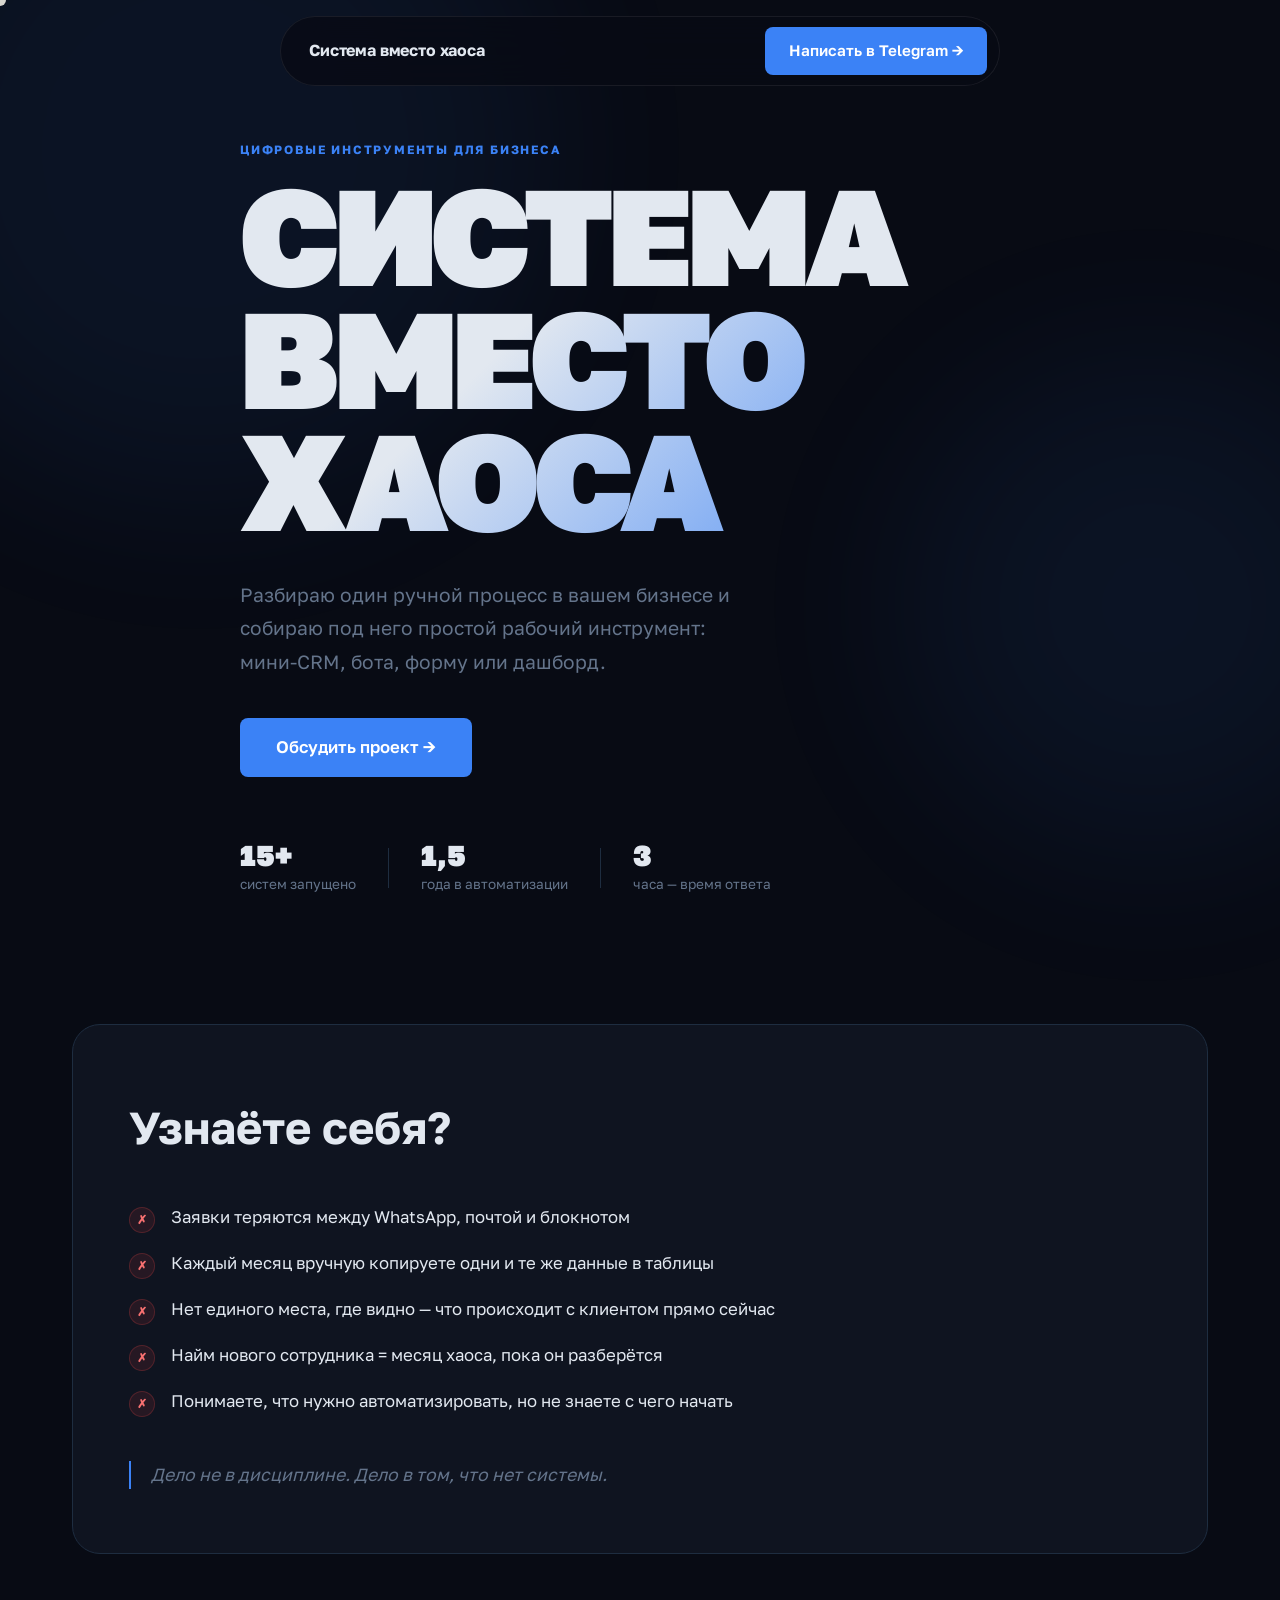
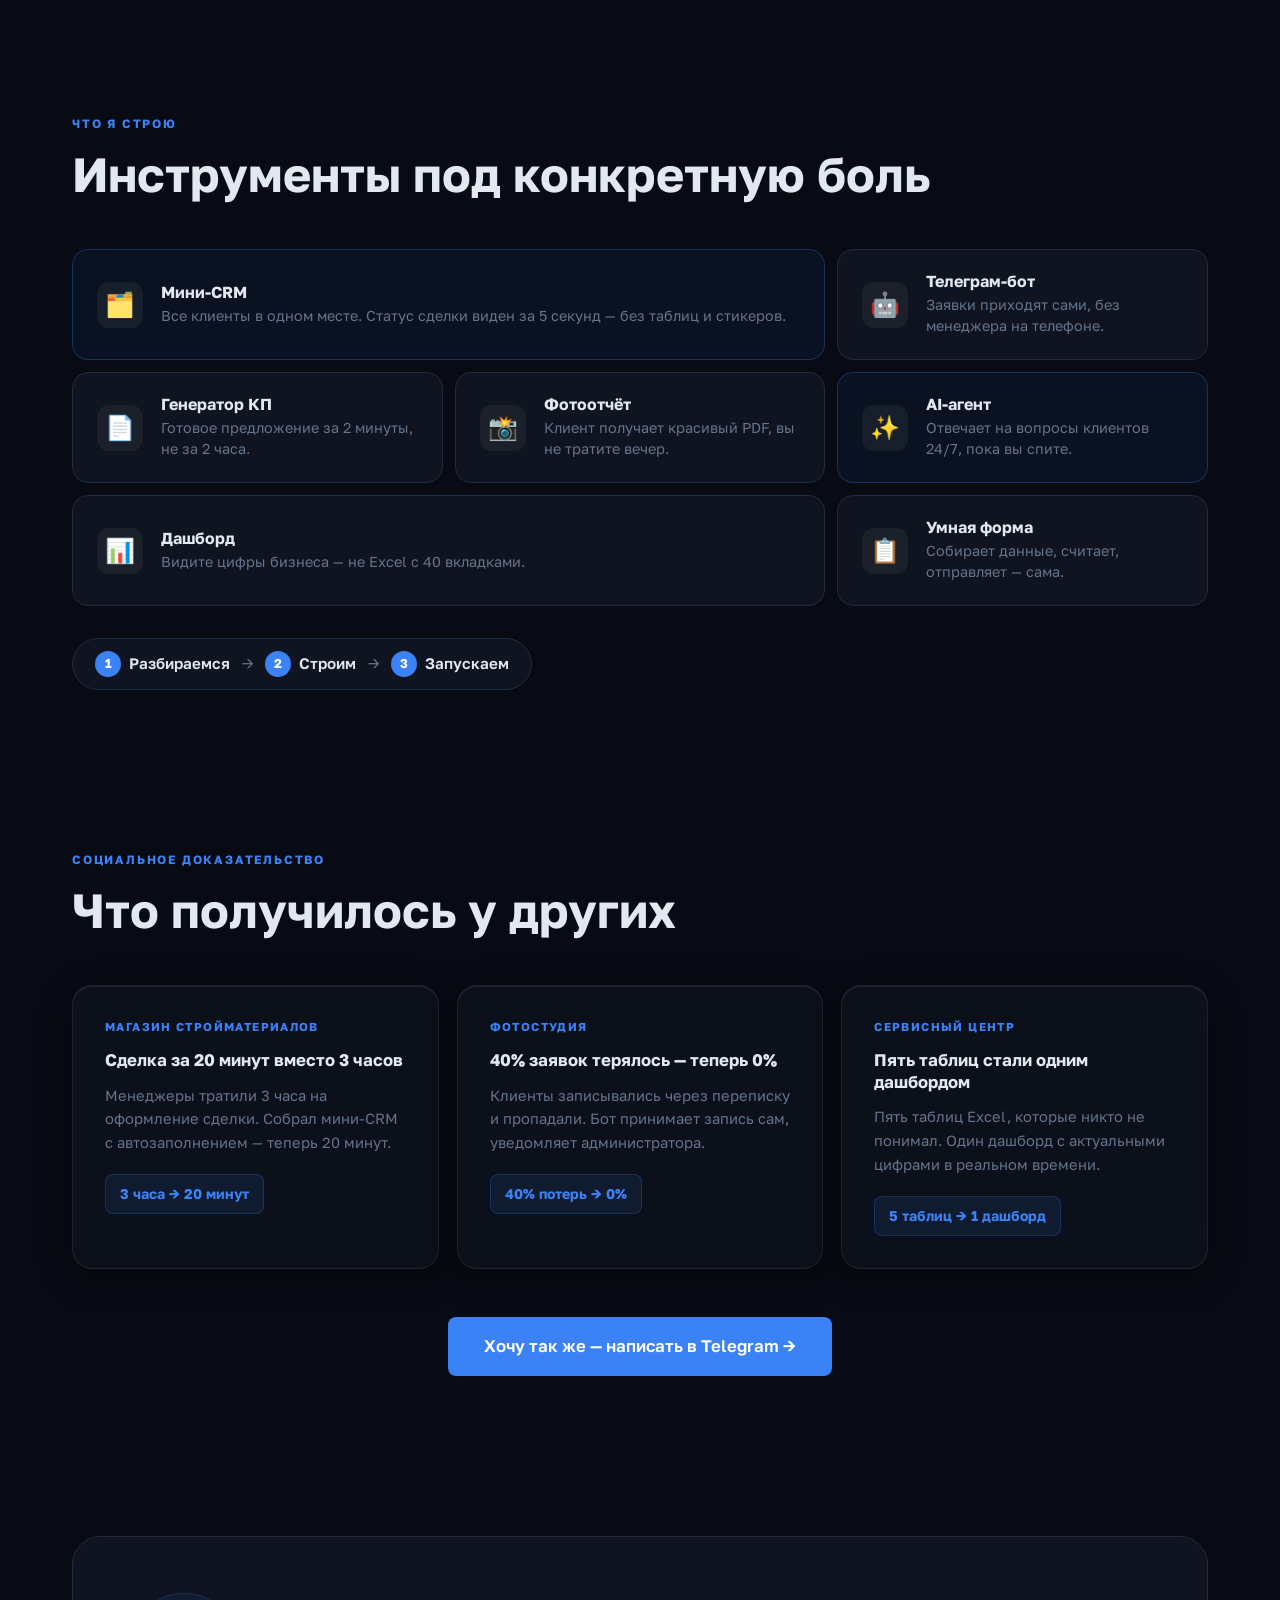
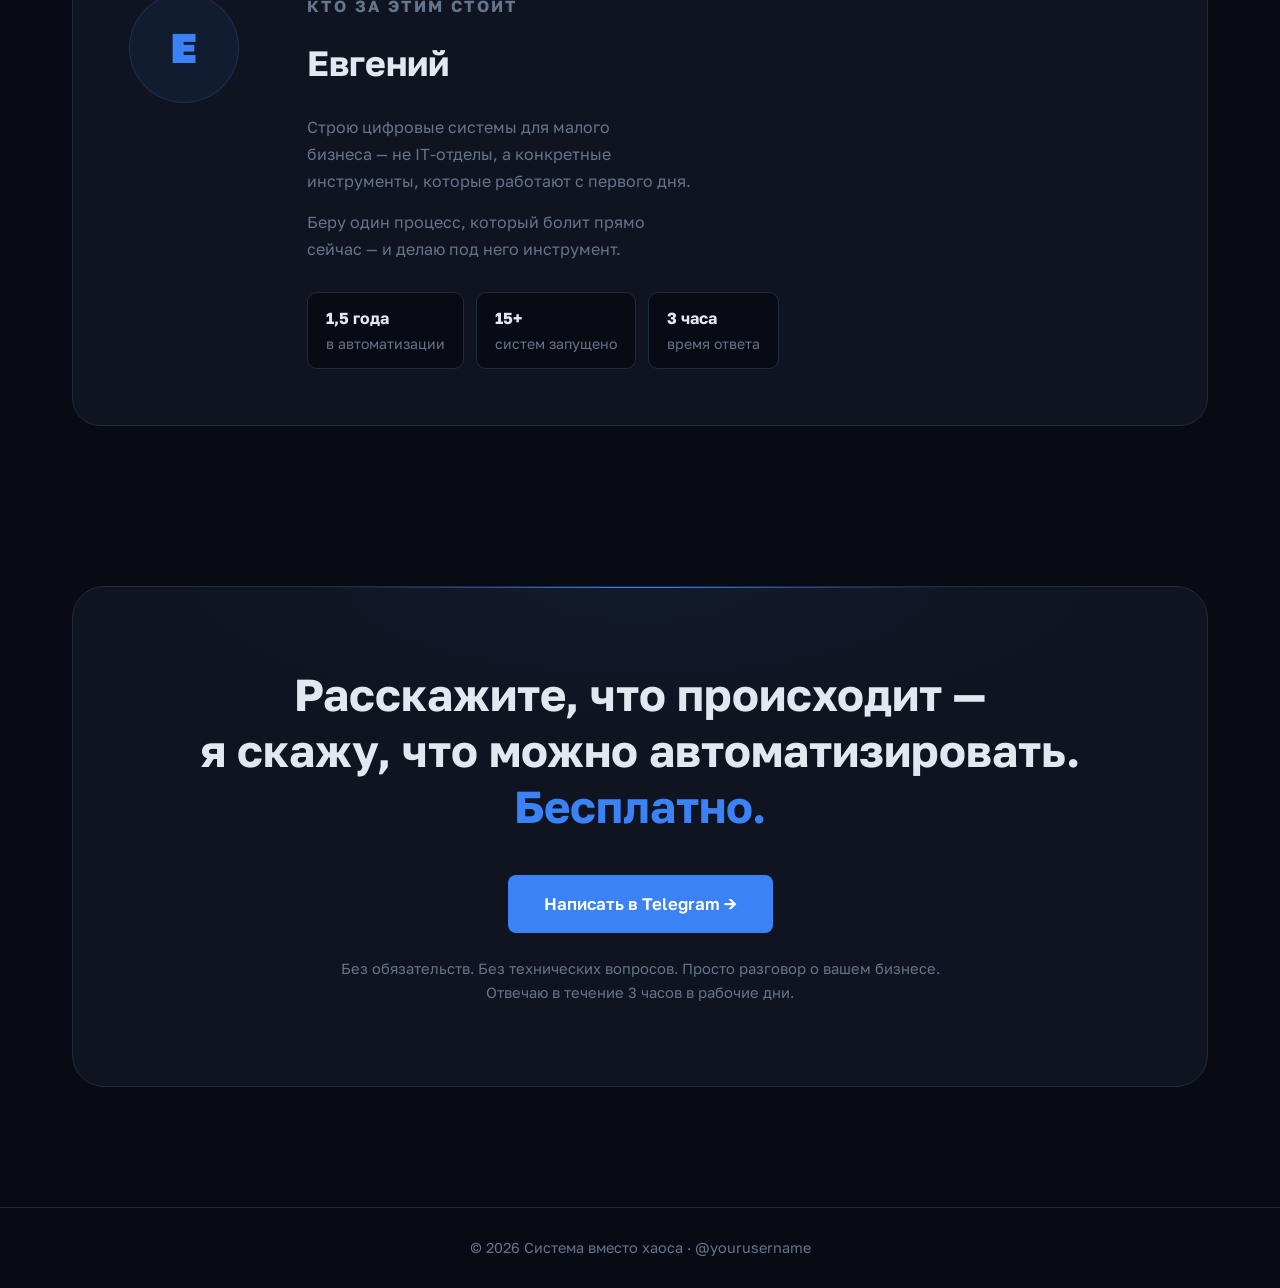
==== my-landing-test/index.html @ aa73fe75 "Add Sistema vmesto haosa landing page - index.html: full one-page landing with dark theme, bento-gri" ====
<!DOCTYPE html>
<html lang="ru">
<head>
<meta charset="UTF-8">
<meta name="viewport" content="width=device-width, initial-scale=1.0">
<title>Система вместо хаоса — цифровые инструменты для бизнеса</title>
<meta name="description" content="Разбираю один ручной процесс в вашем бизнесе и собираю под него инструмент: мини-CRM, бота, форму или дашборд.">
<link rel="preconnect" href="https://fonts.googleapis.com">
<link rel="preconnect" href="https://fonts.gstatic.com" crossorigin>
<link href="https://fonts.googleapis.com/css2?family=Golos+Text:wght@400;600;700;900&display=swap" rel="stylesheet">
<style>
/* ─── RESET & BASE ─── */
*, *::before, *::after { box-sizing: border-box; margin: 0; padding: 0; }
html { scroll-behavior: smooth; }

:root {
  --bg:       #080B14;
  --surface:  #0F1420;
  --border:   #1E2D40;
  --accent:   #3B82F6;
  --glow:     rgba(59,130,246,0.35);
  --glow-sm:  rgba(59,130,246,0.15);
  --text:     #E2E8F0;
  --muted:    #64748B;
}

body {
  background: var(--bg);
  color: var(--text);
  font-family: 'Golos Text', sans-serif;
  font-size: 1rem;
  line-height: 1.7;
  overflow-x: hidden;
  cursor: none;
}

body.touch { cursor: auto; }

a { color: inherit; text-decoration: none; }

/* ─── CUSTOM CURSOR ─── */
.cursor {
  position: fixed;
  width: 12px; height: 12px;
  background: var(--text);
  border-radius: 50%;
  pointer-events: none;
  z-index: 9999;
  transform: translate(-50%, -50%);
  transition: transform 0.15s ease, width 0.2s ease, height 0.2s ease, background 0.2s ease;
  mix-blend-mode: difference;
}
.cursor.big {
  width: 32px; height: 32px;
}

/* ─── PROGRESS BAR ─── */
.progress-bar {
  position: fixed; top: 0; left: 0;
  width: 100%; height: 3px;
  background: var(--accent);
  transform-origin: left;
  transform: scaleX(0);
  z-index: 1000;
  transition: transform 0.08s linear;
  box-shadow: 0 0 8px var(--glow);
}

/* ─── BG ORBS ─── */
.orb {
  position: fixed;
  border-radius: 50%;
  filter: blur(90px);
  opacity: 0.07;
  pointer-events: none;
  z-index: 0;
}
.orb-1 { width: 700px; height: 700px; background: var(--accent); top: -200px; left: -150px; }
.orb-2 { width: 500px; height: 500px; background: var(--accent); bottom: 5%; right: -120px; }

/* ─── NAVBAR ─── */
.navbar {
  position: fixed; top: 16px; left: 50%;
  transform: translateX(-50%);
  background: rgba(8,11,20,0.8);
  backdrop-filter: blur(24px);
  -webkit-backdrop-filter: blur(24px);
  border: 1px solid rgba(255,255,255,0.07);
  border-radius: 100px;
  padding: 10px 12px 10px 28px;
  display: flex; align-items: center; justify-content: space-between; gap: 32px;
  z-index: 500;
  min-width: min(720px, 92vw);
  transition: background 0.3s ease;
}
.navbar-logo {
  font-weight: 700; font-size: 1rem;
  letter-spacing: -0.01em; white-space: nowrap;
}

/* ─── BUTTONS ─── */
.btn {
  display: inline-flex; align-items: center; gap: 8px;
  background: var(--accent); color: #fff;
  border: none; cursor: none;
  padding: 11px 24px;
  border-radius: 8px;
  font-family: inherit; font-size: 0.95rem; font-weight: 600;
  transition: box-shadow 0.25s ease, transform 0.25s ease;
  white-space: nowrap;
}
.btn:hover {
  box-shadow: 0 0 22px var(--glow), 0 0 44px var(--glow-sm);
  transform: translateY(-2px);
}
.btn-lg {
  padding: 15px 36px;
  font-size: 1.05rem;
}

/* ─── LAYOUT ─── */
.container {
  max-width: 1200px;
  margin: 0 auto;
  padding: 0 32px;
}

section { position: relative; z-index: 1; }

.section-label {
  font-size: 0.75rem; font-weight: 700;
  text-transform: uppercase; letter-spacing: 0.15em;
  color: var(--accent); margin-bottom: 14px;
}

.section-title {
  font-size: clamp(2rem, 5vw, 3rem);
  font-weight: 700; line-height: 1.1;
  margin-bottom: 48px;
}

/* ─── HERO ─── */
.hero {
  min-height: 100vh;
  display: flex; align-items: center;
  padding: 140px 0 80px;
}
.hero-inner { max-width: 800px; }

.hero-title {
  font-size: clamp(3.8rem, 11vw, 8.5rem);
  font-weight: 900;
  line-height: 0.9;
  letter-spacing: -0.04em;
  margin-bottom: 36px;
}
.hero-title .line { display: block; overflow: hidden; }
.hero-title .line-word {
  display: block;
  transform: translateY(110%);
  animation: slideUp 0.8s cubic-bezier(0.16, 1, 0.3, 1) forwards;
}
.hero-title .line:nth-child(1) .line-word { animation-delay: 0.1s; }
.hero-title .line:nth-child(2) .line-word {
  animation-delay: 0.22s;
  background: linear-gradient(135deg, var(--text) 30%, var(--accent));
  -webkit-background-clip: text;
  -webkit-text-fill-color: transparent;
  background-clip: text;
}

@keyframes slideUp {
  to { transform: translateY(0); }
}

.hero-sub {
  font-size: clamp(1.05rem, 2vw, 1.2rem);
  color: var(--muted);
  max-width: 520px;
  margin-bottom: 40px;
  line-height: 1.75;
  opacity: 0;
  animation: fadeIn 0.6s ease 0.45s forwards;
}

.hero-cta {
  margin-bottom: 64px;
  opacity: 0;
  animation: fadeIn 0.6s ease 0.55s forwards;
}

@keyframes fadeIn {
  to { opacity: 1; }
}

.trust-row {
  display: flex; align-items: center; gap: 0;
  flex-wrap: wrap; gap: 0;
  opacity: 0;
  animation: fadeIn 0.6s ease 0.7s forwards;
}
.trust-item {
  display: flex; flex-direction: column; gap: 3px;
  padding-right: 32px;
}
.trust-num {
  font-size: 1.8rem; font-weight: 900;
  line-height: 1; color: var(--text);
}
.trust-lbl {
  font-size: 0.85rem; color: var(--muted);
}
.trust-sep {
  width: 1px; height: 40px;
  background: var(--border);
  margin-right: 32px; flex-shrink: 0;
}

/* ─── PAIN ─── */
.pain-wrap {
  padding: 48px 0 80px;
}
.pain-box {
  background: var(--surface);
  border: 1px solid var(--border);
  border-radius: 28px;
  padding: 64px 56px;
}
.pain-title {
  font-size: clamp(2rem, 5vw, 2.8rem);
  font-weight: 700; margin-bottom: 40px;
}
.pain-list {
  list-style: none;
  display: flex; flex-direction: column; gap: 18px;
  margin-bottom: 44px;
}
.pain-item {
  display: flex; align-items: flex-start; gap: 16px;
  font-size: 1.05rem; line-height: 1.5;
}
.pain-x {
  width: 26px; height: 26px; flex-shrink: 0;
  border-radius: 50%;
  background: rgba(239,68,68,0.1);
  border: 1px solid rgba(239,68,68,0.22);
  display: flex; align-items: center; justify-content: center;
  color: #f87171; font-size: 0.75rem; font-weight: 800;
  margin-top: 2px;
}
.pain-closing {
  font-size: 1.1rem;
  font-style: italic; color: var(--muted);
  border-left: 2px solid var(--accent);
  padding-left: 20px;
  line-height: 1.6;
}

/* ─── SERVICES ─── */
.services-wrap { padding: 80px 0; }

.bento-grid {
  display: grid;
  grid-template-columns: repeat(12, 1fr);
  gap: 12px;
  margin-bottom: 20px;
}
.bento-card {
  background: var(--surface);
  border: 1px solid var(--border);
  border-radius: 16px;
  padding: 22px 24px;
  display: flex; align-items: center; gap: 18px;
  transition: transform 0.25s ease, border-color 0.25s ease, box-shadow 0.25s ease;
}
.bento-card:hover {
  transform: translateY(-3px);
  border-color: rgba(255,255,255,0.13);
  box-shadow: 0 8px 28px rgba(0,0,0,0.35);
}
.bento-card.accent {
  background: rgba(59,130,246,0.06);
  border-color: rgba(59,130,246,0.28);
}
.card-icon {
  width: 46px; height: 46px; flex-shrink: 0;
  background: rgba(255,255,255,0.05);
  border-radius: 12px;
  display: flex; align-items: center; justify-content: center;
  font-size: 1.5rem;
}
.card-body { display: flex; flex-direction: column; gap: 4px; }
.card-body h3 { font-size: 1rem; font-weight: 700; line-height: 1.2; }
.card-body p { font-size: 0.9rem; color: var(--muted); line-height: 1.45; }

.c-8  { grid-column: span 8; }
.c-4  { grid-column: span 4; }

.process-pill {
  display: inline-flex; align-items: center; gap: 0;
  background: var(--surface);
  border: 1px solid var(--border);
  border-radius: 100px;
  padding: 12px 22px;
  margin-top: 12px;
}
.p-step {
  display: flex; align-items: center; gap: 8px;
}
.p-num {
  width: 26px; height: 26px; border-radius: 50%;
  background: var(--accent); color: #fff;
  display: flex; align-items: center; justify-content: center;
  font-size: 0.8rem; font-weight: 700; flex-shrink: 0;
}
.p-label { font-size: 0.95rem; font-weight: 600; white-space: nowrap; }
.p-arrow { color: var(--muted); padding: 0 12px; font-size: 0.95rem; }

/* ─── CASES ─── */
.cases-wrap { padding: 80px 0; }

.cases-grid {
  display: grid;
  grid-template-columns: repeat(auto-fit, minmax(300px, 1fr));
  gap: 18px;
  margin-bottom: 48px;
}
.case-card {
  background: rgba(15,20,32,0.65);
  backdrop-filter: blur(20px);
  -webkit-backdrop-filter: blur(20px);
  border: 1px solid rgba(255,255,255,0.08);
  border-radius: 20px;
  padding: 32px;
  box-shadow: 0 8px 32px rgba(0,0,0,0.4), inset 0 1px 0 rgba(255,255,255,0.07);
  transition: transform 0.25s ease, border-color 0.25s ease;
}
.case-card:hover {
  transform: translateY(-4px);
  border-color: rgba(255,255,255,0.14);
}
.case-tag {
  font-size: 0.72rem; font-weight: 700;
  text-transform: uppercase; letter-spacing: 0.12em;
  color: var(--accent); margin-bottom: 12px;
}
.case-card h3 { font-size: 1.05rem; font-weight: 700; margin-bottom: 12px; line-height: 1.3; }
.case-card p  { font-size: 0.92rem; color: var(--muted); margin-bottom: 20px; line-height: 1.6; }
.case-metric {
  display: inline-flex; align-items: center;
  background: rgba(59,130,246,0.1);
  border: 1px solid rgba(59,130,246,0.22);
  border-radius: 8px; padding: 7px 14px;
  font-size: 0.88rem; font-weight: 700; color: var(--accent);
}

.cases-cta { text-align: center; }

/* ─── ABOUT ─── */
.about-wrap { padding: 80px 0; }
.about-inner {
  display: grid;
  grid-template-columns: 130px 1fr;
  gap: 48px; align-items: start;
  background: var(--surface);
  border: 1px solid var(--border);
  border-radius: 28px;
  padding: 56px;
}
.avatar {
  width: 110px; height: 110px; border-radius: 50%;
  background: rgba(59,130,246,0.08);
  border: 1px solid rgba(59,130,246,0.2);
  display: flex; align-items: center; justify-content: center;
  font-size: 2.6rem; font-weight: 900; color: var(--accent);
}
.about-content h2 {
  font-size: clamp(1.6rem, 3vw, 2.2rem);
  font-weight: 700; margin-bottom: 20px;
}
.about-content p {
  font-size: 1rem; color: var(--muted);
  max-width: 44ch;
  text-wrap: balance;
  margin-bottom: 14px;
  line-height: 1.7;
}
.about-facts {
  display: flex; gap: 12px; flex-wrap: wrap; margin-top: 28px;
}
.about-fact {
  background: var(--bg);
  border: 1px solid var(--border);
  border-radius: 10px; padding: 12px 18px;
  font-size: 0.88rem; color: var(--muted);
}
.about-fact strong { display: block; color: var(--text); font-size: 1rem; font-weight: 700; }

/* ─── FINAL CTA ─── */
.final-cta-wrap { padding: 80px 0 120px; }
.cta-box {
  background: var(--surface);
  border: 1px solid var(--border);
  border-radius: 32px;
  padding: 80px 56px;
  text-align: center;
  position: relative; overflow: hidden;
}
.cta-box::before {
  content: '';
  position: absolute; top: 0; left: 50%; transform: translateX(-50%);
  width: 55%; height: 1px;
  background: linear-gradient(to right, transparent, var(--accent), transparent);
}
.cta-box::after {
  content: '';
  position: absolute; inset: 0;
  background: radial-gradient(ellipse 60% 40% at 50% 0%, rgba(59,130,246,0.06) 0%, transparent 70%);
  pointer-events: none;
}
.cta-box h2 {
  font-size: clamp(1.8rem, 4vw, 2.8rem);
  font-weight: 700; line-height: 1.25;
  margin-bottom: 40px; position: relative; z-index: 1;
}
.cta-box h2 em { font-style: normal; color: var(--accent); }
.cta-box .btn { position: relative; z-index: 1; }
.cta-note {
  margin-top: 24px; color: var(--muted);
  font-size: 0.92rem; line-height: 1.65;
  position: relative; z-index: 1;
}

/* ─── FOOTER ─── */
footer {
  text-align: center;
  padding: 28px 32px;
  color: var(--muted); font-size: 0.9rem;
  border-top: 1px solid var(--border);
  position: relative; z-index: 1;
}

/* ─── REVEAL ANIMATION ─── */
.reveal {
  opacity: 0;
  transform: translateY(28px);
  transition: opacity 0.55s ease, transform 0.55s ease;
}
.reveal.visible {
  opacity: 1;
  transform: translateY(0);
}

/* ─── RESPONSIVE ─── */
@media (max-width: 1024px) {
  .c-8 { grid-column: span 7; }
  .c-4 { grid-column: span 5; }
}

@media (max-width: 768px) {
  body { cursor: auto; }
  .cursor { display: none; }

  .navbar { min-width: 92vw; padding: 10px 14px; gap: 12px; }
  .navbar-logo { font-size: 0.85rem; }

  .hero { padding: 120px 0 60px; }
  .hero-title { letter-spacing: -0.03em; }

  .bento-grid { grid-template-columns: 1fr; }
  .c-8, .c-4 { grid-column: span 1; }

  .pain-box { padding: 40px 28px; }

  .about-inner { grid-template-columns: 1fr; padding: 36px 28px; }
  .avatar { margin: 0 auto; }
  .about-content h2 { text-align: center; }
  .about-content p { max-width: 100%; text-align: center; }
  .about-facts { justify-content: center; }

  .cta-box { padding: 52px 28px; }

  .trust-sep { display: none; }
  .trust-row { gap: 20px; }
  .trust-item { padding-right: 0; }

  .process-pill { flex-wrap: wrap; border-radius: 16px; justify-content: center; }
}
</style>
</head>
<body class="">

<!-- Cursor -->
<div class="cursor" id="cursor"></div>

<!-- Progress bar -->
<div class="progress-bar" id="progressBar"></div>

<!-- BG orbs -->
<div class="orb orb-1"></div>
<div class="orb orb-2"></div>

<!-- ═══════════════════ NAV ═══════════════════ -->
<nav class="navbar">
  <div class="navbar-logo">Система вместо хаоса</div>
  <a href="https://t.me/yourusername" target="_blank" rel="noopener" class="btn">
    Написать в Telegram →
  </a>
</nav>

<!-- ═══════════════════ HERO ═══════════════════ -->
<section class="hero">
  <div class="container">
    <div class="hero-inner">
      <p class="section-label">Цифровые инструменты для бизнеса</p>
      <h1 class="hero-title">
        <span class="line"><span class="line-word">СИСТЕМА</span></span>
        <span class="line"><span class="line-word">ВМЕСТО ХАОСА</span></span>
      </h1>
      <p class="hero-sub">
        Разбираю один ручной процесс в вашем бизнесе и собираю под него простой рабочий инструмент: мини-CRM, бота, форму или дашборд.
      </p>
      <div class="hero-cta">
        <a href="https://t.me/yourusername" target="_blank" rel="noopener" class="btn btn-lg">
          Обсудить проект →
        </a>
      </div>
      <div class="trust-row">
        <div class="trust-item">
          <span class="trust-num" data-count="15" data-suffix="+">0+</span>
          <span class="trust-lbl">систем запущено</span>
        </div>
        <div class="trust-sep"></div>
        <div class="trust-item">
          <span class="trust-num">1,5</span>
          <span class="trust-lbl">года в автоматизации</span>
        </div>
        <div class="trust-sep"></div>
        <div class="trust-item">
          <span class="trust-num">3</span>
          <span class="trust-lbl">часа — время ответа</span>
        </div>
      </div>
    </div>
  </div>
</section>

<!-- ═══════════════════ БОЛЬ ═══════════════════ -->
<section class="pain-wrap">
  <div class="container">
    <div class="pain-box reveal">
      <h2 class="pain-title">Узнаёте себя?</h2>
      <ul class="pain-list">
        <li class="pain-item reveal">
          <span class="pain-x">✗</span>
          Заявки теряются между WhatsApp, почтой и блокнотом
        </li>
        <li class="pain-item reveal">
          <span class="pain-x">✗</span>
          Каждый месяц вручную копируете одни и те же данные в таблицы
        </li>
        <li class="pain-item reveal">
          <span class="pain-x">✗</span>
          Нет единого места, где видно — что происходит с клиентом прямо сейчас
        </li>
        <li class="pain-item reveal">
          <span class="pain-x">✗</span>
          Найм нового сотрудника = месяц хаоса, пока он разберётся
        </li>
        <li class="pain-item reveal">
          <span class="pain-x">✗</span>
          Понимаете, что нужно автоматизировать, но не знаете с чего начать
        </li>
      </ul>
      <p class="pain-closing">
        Дело не в дисциплине. Дело в том, что нет системы.
      </p>
    </div>
  </div>
</section>

<!-- ═══════════════════ УСЛУГИ ═══════════════════ -->
<section class="services-wrap">
  <div class="container">
    <p class="section-label reveal">Что я строю</p>
    <h2 class="section-title reveal">Инструменты под конкретную боль</h2>

    <div class="bento-grid">
      <div class="bento-card accent c-8 reveal">
        <div class="card-icon">🗂️</div>
        <div class="card-body">
          <h3>Мини-CRM</h3>
          <p>Все клиенты в одном месте. Статус сделки виден за 5 секунд — без таблиц и стикеров.</p>
        </div>
      </div>
      <div class="bento-card c-4 reveal">
        <div class="card-icon">🤖</div>
        <div class="card-body">
          <h3>Телеграм-бот</h3>
          <p>Заявки приходят сами, без менеджера на телефоне.</p>
        </div>
      </div>

      <div class="bento-card c-4 reveal">
        <div class="card-icon">📄</div>
        <div class="card-body">
          <h3>Генератор КП</h3>
          <p>Готовое предложение за 2 минуты, не за 2 часа.</p>
        </div>
      </div>
      <div class="bento-card c-4 reveal">
        <div class="card-icon">📸</div>
        <div class="card-body">
          <h3>Фотоотчёт</h3>
          <p>Клиент получает красивый PDF, вы не тратите вечер.</p>
        </div>
      </div>
      <div class="bento-card accent c-4 reveal">
        <div class="card-icon">✨</div>
        <div class="card-body">
          <h3>AI-агент</h3>
          <p>Отвечает на вопросы клиентов 24/7, пока вы спите.</p>
        </div>
      </div>

      <div class="bento-card c-8 reveal">
        <div class="card-icon">📊</div>
        <div class="card-body">
          <h3>Дашборд</h3>
          <p>Видите цифры бизнеса — не Excel с 40 вкладками.</p>
        </div>
      </div>
      <div class="bento-card c-4 reveal">
        <div class="card-icon">📋</div>
        <div class="card-body">
          <h3>Умная форма</h3>
          <p>Собирает данные, считает, отправляет — сама.</p>
        </div>
      </div>
    </div>

    <div class="process-pill reveal">
      <div class="p-step">
        <div class="p-num">1</div>
        <div class="p-label">Разбираемся</div>
      </div>
      <div class="p-arrow">→</div>
      <div class="p-step">
        <div class="p-num">2</div>
        <div class="p-label">Строим</div>
      </div>
      <div class="p-arrow">→</div>
      <div class="p-step">
        <div class="p-num">3</div>
        <div class="p-label">Запускаем</div>
      </div>
    </div>
  </div>
</section>

<!-- ═══════════════════ КЕЙСЫ ═══════════════════ -->
<section class="cases-wrap">
  <div class="container">
    <p class="section-label reveal">Социальное доказательство</p>
    <h2 class="section-title reveal">Что получилось у других</h2>
    <div class="cases-grid">
      <div class="case-card reveal">
        <div class="case-tag">Магазин стройматериалов</div>
        <h3>Сделка за 20 минут вместо 3 часов</h3>
        <p>Менеджеры тратили 3 часа на оформление сделки. Собрал мини-CRM с автозаполнением — теперь 20 минут.</p>
        <div class="case-metric">3 часа → 20 минут</div>
      </div>
      <div class="case-card reveal">
        <div class="case-tag">Фотостудия</div>
        <h3>40% заявок терялось — теперь 0%</h3>
        <p>Клиенты записывались через переписку и пропадали. Бот принимает запись сам, уведомляет администратора.</p>
        <div class="case-metric">40% потерь → 0%</div>
      </div>
      <div class="case-card reveal">
        <div class="case-tag">Сервисный центр</div>
        <h3>Пять таблиц стали одним дашбордом</h3>
        <p>Пять таблиц Excel, которые никто не понимал. Один дашборд с актуальными цифрами в реальном времени.</p>
        <div class="case-metric">5 таблиц → 1 дашборд</div>
      </div>
    </div>
    <div class="cases-cta reveal">
      <a href="https://t.me/yourusername" target="_blank" rel="noopener" class="btn btn-lg">
        Хочу так же — написать в Telegram →
      </a>
    </div>
  </div>
</section>

<!-- ═══════════════════ КТО Я ═══════════════════ -->
<section class="about-wrap">
  <div class="container">
    <div class="about-inner reveal">
      <div class="avatar">Е</div>
      <div class="about-content">
        <p class="section-label">Кто за этим стоит</p>
        <h2>Евгений</h2>
        <p>Строю цифровые системы для малого бизнеса — не IT-отделы, а конкретные инструменты, которые работают с первого дня.</p>
        <p>Беру один процесс, который болит прямо сейчас — и делаю под него инструмент.</p>
        <div class="about-facts">
          <div class="about-fact"><strong>1,5 года</strong>в автоматизации</div>
          <div class="about-fact"><strong>15+</strong>систем запущено</div>
          <div class="about-fact"><strong>3 часа</strong>время ответа</div>
        </div>
      </div>
    </div>
  </div>
</section>

<!-- ═══════════════════ ФИНАЛЬНЫЙ CTA ═══════════════════ -->
<section class="final-cta-wrap">
  <div class="container">
    <div class="cta-box reveal">
      <h2>
        Расскажите, что происходит —<br>
        я скажу, что можно автоматизировать.<br>
        <em>Бесплатно.</em>
      </h2>
      <a href="https://t.me/yourusername" target="_blank" rel="noopener" class="btn btn-lg">
        Написать в Telegram →
      </a>
      <p class="cta-note">
        Без обязательств. Без технических вопросов. Просто разговор о вашем бизнесе.<br>
        Отвечаю в течение 3 часов в рабочие дни.
      </p>
    </div>
  </div>
</section>

<!-- ═══════════════════ FOOTER ═══════════════════ -->
<footer>
  © 2026 Система вместо хаоса · @yourusername
</footer>

<!-- ═══════════════════ JS ═══════════════════ -->
<script>
// ── Touch detection ──
if ('ontouchstart' in window) {
  document.body.classList.add('touch');
}

// ── Custom cursor ──
const cursor = document.getElementById('cursor');
if (cursor) {
  document.addEventListener('mousemove', e => {
    cursor.style.left = e.clientX + 'px';
    cursor.style.top  = e.clientY + 'px';
  });
  document.querySelectorAll('a, button, .bento-card, .case-card').forEach(el => {
    el.addEventListener('mouseenter', () => cursor.classList.add('big'));
    el.addEventListener('mouseleave', () => cursor.classList.remove('big'));
  });
}

// ── Progress bar ──
const bar = document.getElementById('progressBar');
window.addEventListener('scroll', () => {
  const doc = document.documentElement;
  const pct = doc.scrollTop / (doc.scrollHeight - doc.clientHeight);
  bar.style.transform = `scaleX(${pct})`;
}, { passive: true });

// ── Scroll reveal ──
const revealEls = document.querySelectorAll('.reveal');
const revealObs = new IntersectionObserver((entries) => {
  entries.forEach((entry, i) => {
    if (entry.isIntersecting) {
      // stagger siblings
      const siblings = [...entry.target.parentElement.querySelectorAll('.reveal:not(.visible)')];
      const idx = siblings.indexOf(entry.target);
      setTimeout(() => {
        entry.target.classList.add('visible');
      }, idx * 60);
      revealObs.unobserve(entry.target);
    }
  });
}, { threshold: 0.08, rootMargin: '0px 0px -40px 0px' });

revealEls.forEach(el => revealObs.observe(el));

// ── Count-up ──
const counters = document.querySelectorAll('[data-count]');
const countObs = new IntersectionObserver((entries) => {
  entries.forEach(entry => {
    if (!entry.isIntersecting) return;
    const el = entry.target;
    const target = +el.dataset.count;
    const suffix = el.dataset.suffix || '';
    let start = 0;
    const duration = 1400;
    const startTime = performance.now();
    const tick = (now) => {
      const elapsed = now - startTime;
      const progress = Math.min(elapsed / duration, 1);
      const ease = 1 - Math.pow(1 - progress, 3);
      start = Math.floor(ease * target);
      el.textContent = start + suffix;
      if (progress < 1) requestAnimationFrame(tick);
      else el.textContent = target + suffix;
    };
    requestAnimationFrame(tick);
    countObs.unobserve(el);
  });
}, { threshold: 0.5 });

counters.forEach(el => countObs.observe(el));
</script>
</body>
</html>
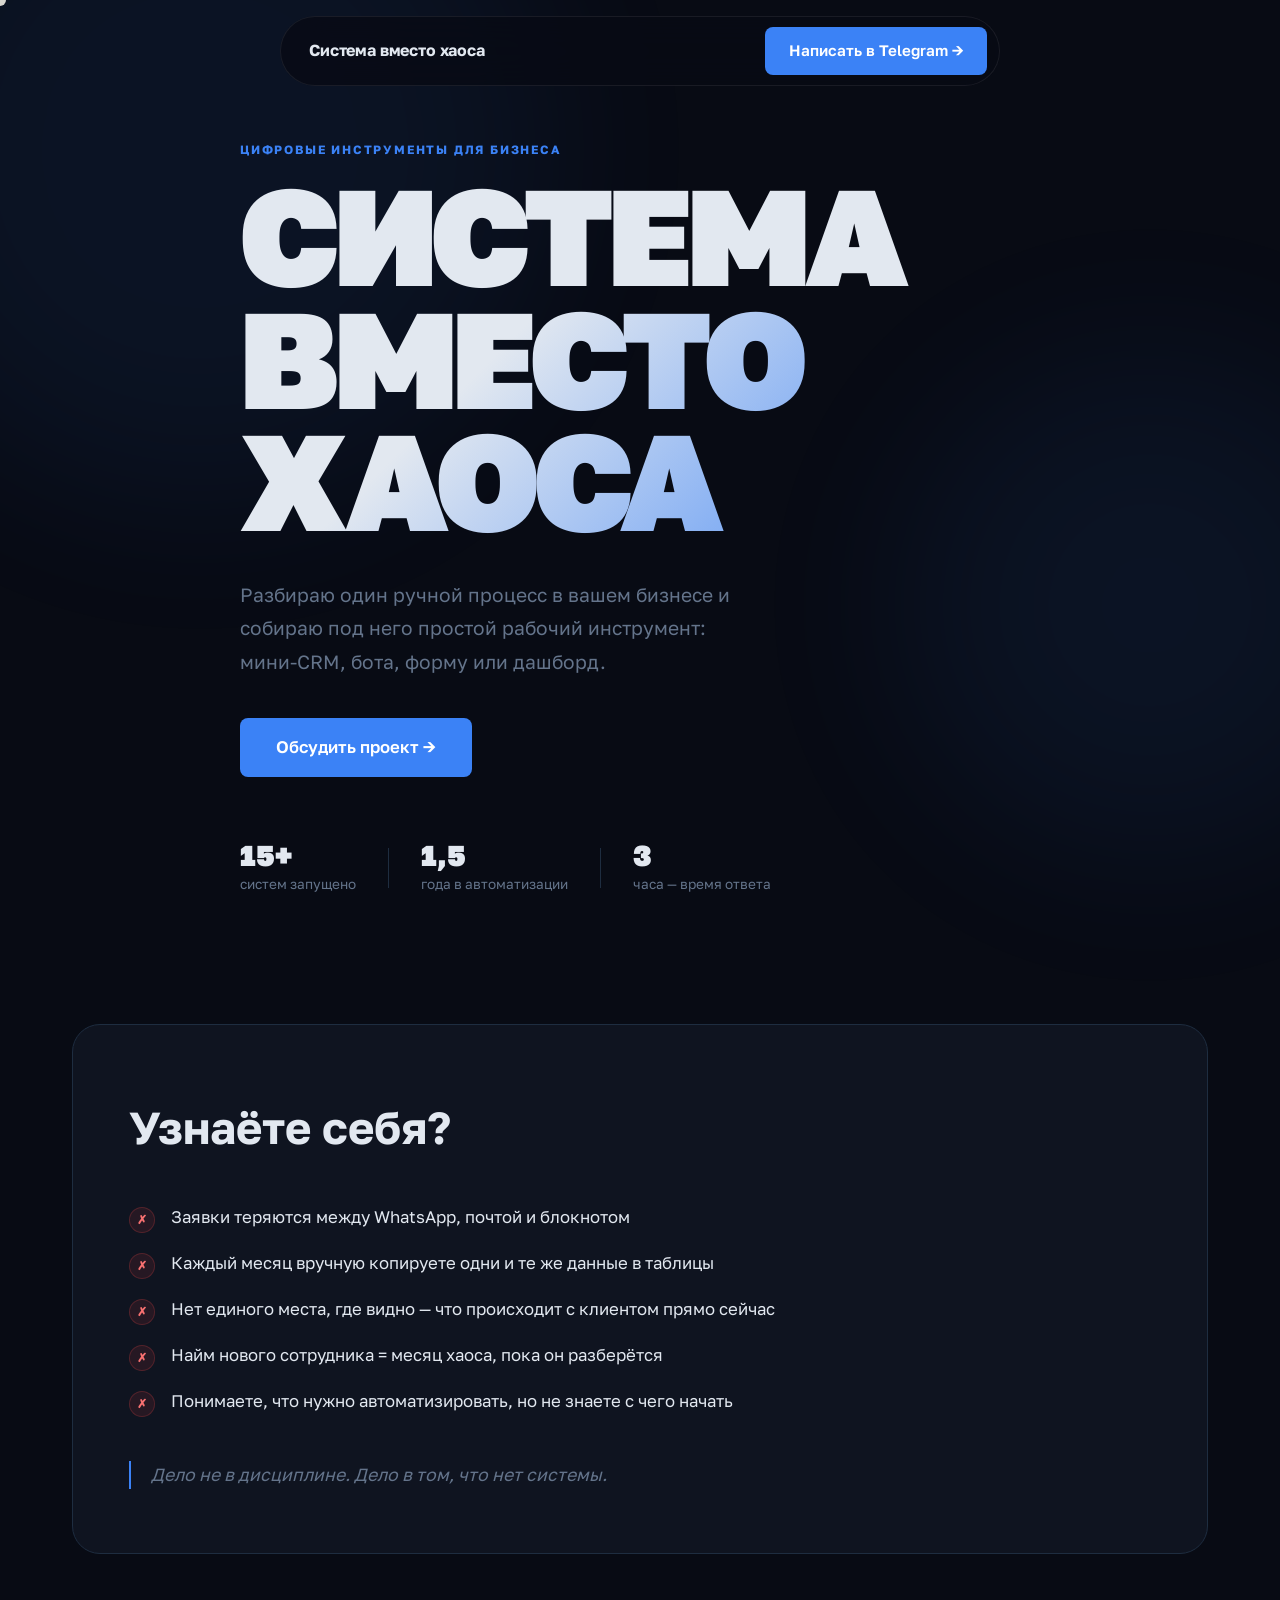
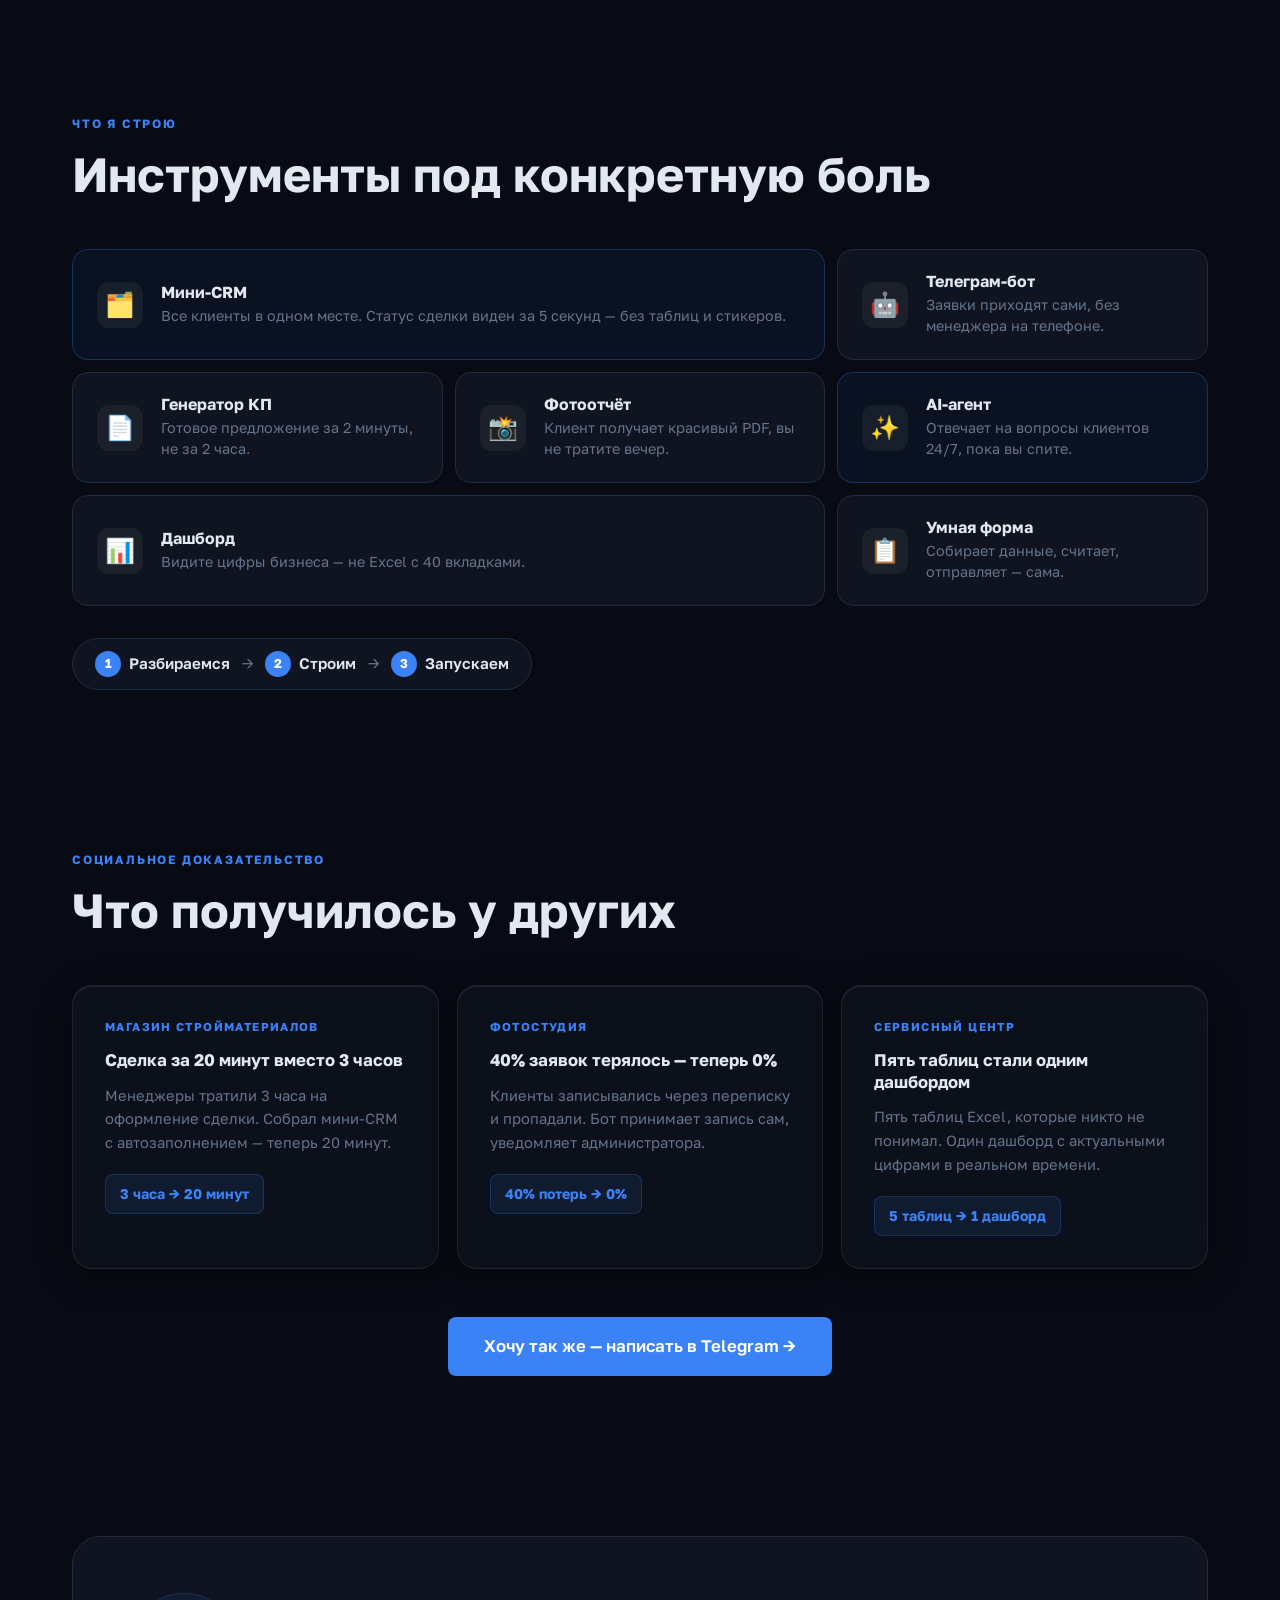
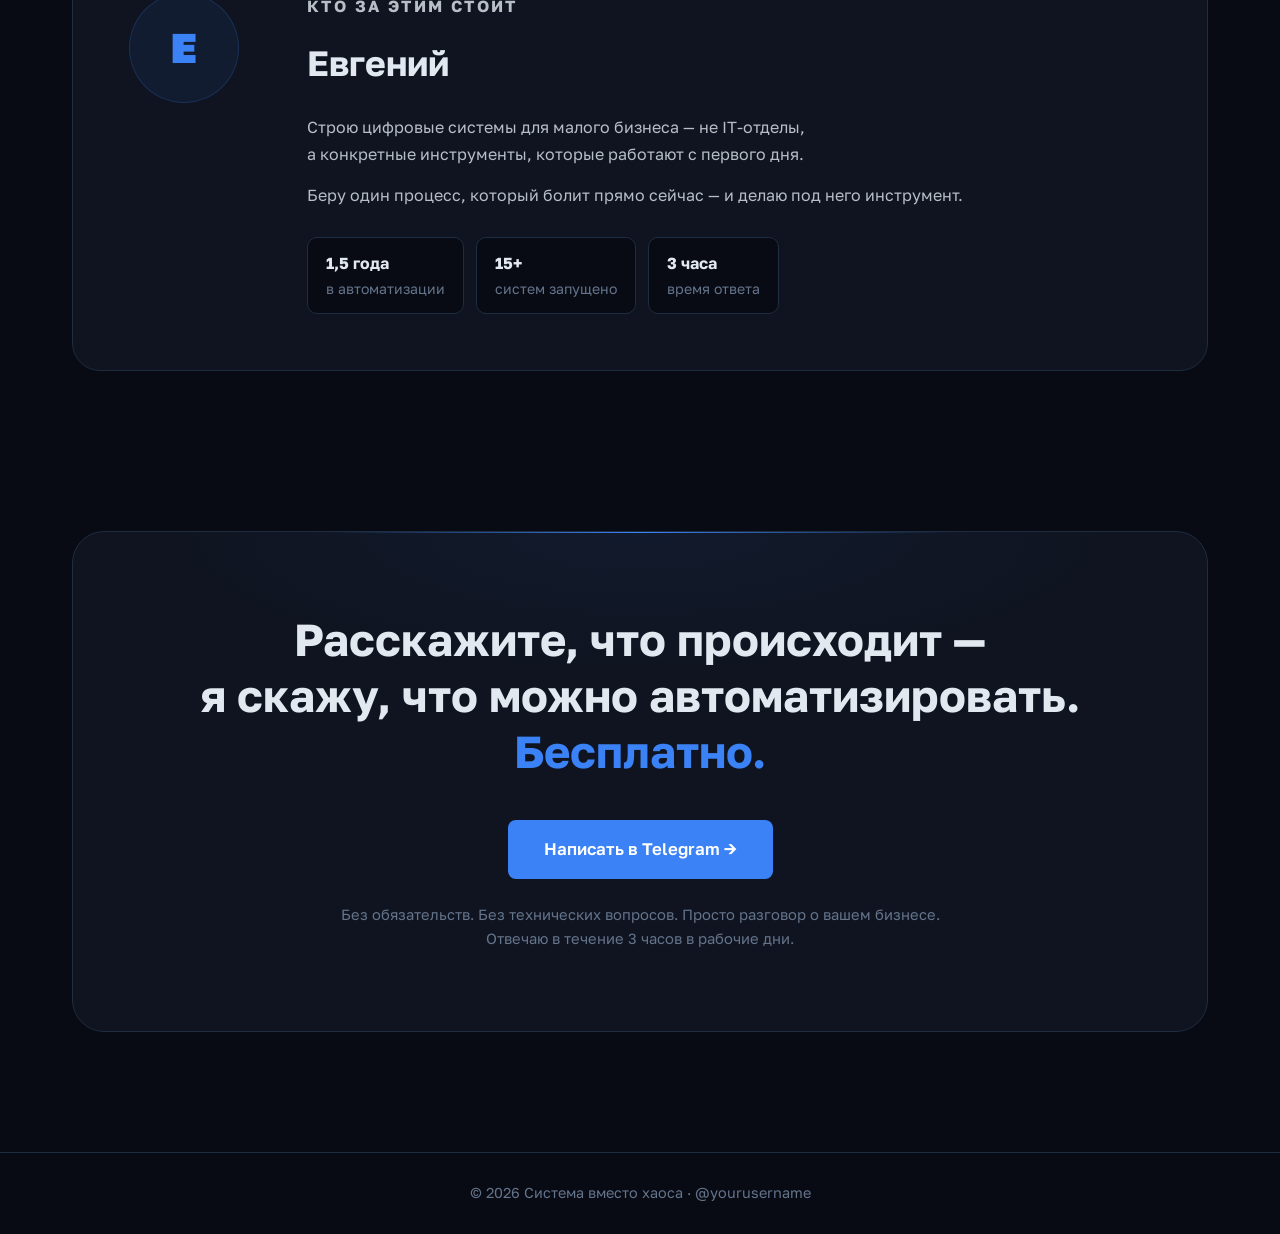
==== commit 2004f9f8: "Fix about block: remove max-width constraint, improve text contrast" ====
--- a/my-landing-test/index.html
+++ b/my-landing-test/index.html
@@ -379,8 +379,8 @@
   font-weight: 700; margin-bottom: 20px;
 }
 .about-content p {
-  font-size: 1rem; color: var(--muted);
-  max-width: 44ch;
+  font-size: 1rem; color: rgba(226,232,240,0.8);
+  max-width: 100%;
   text-wrap: balance;
   margin-bottom: 14px;
   line-height: 1.7;
